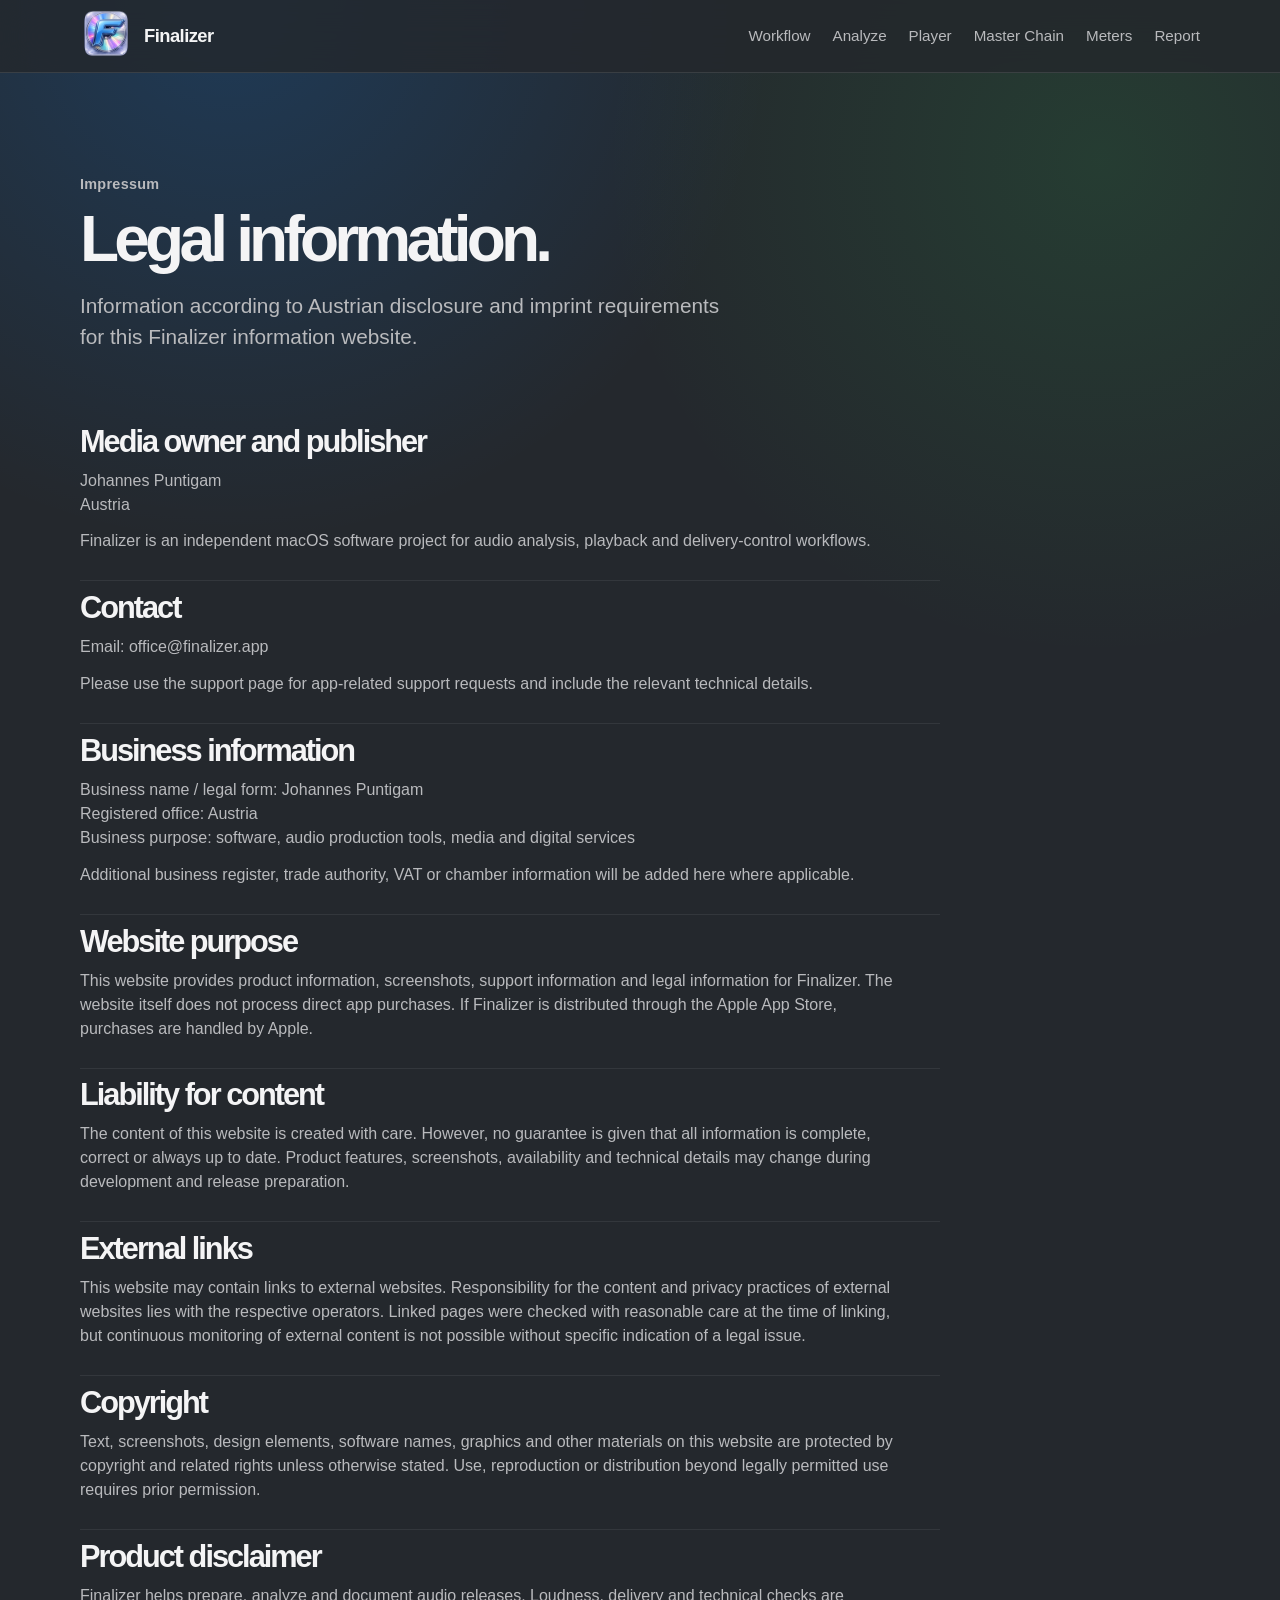
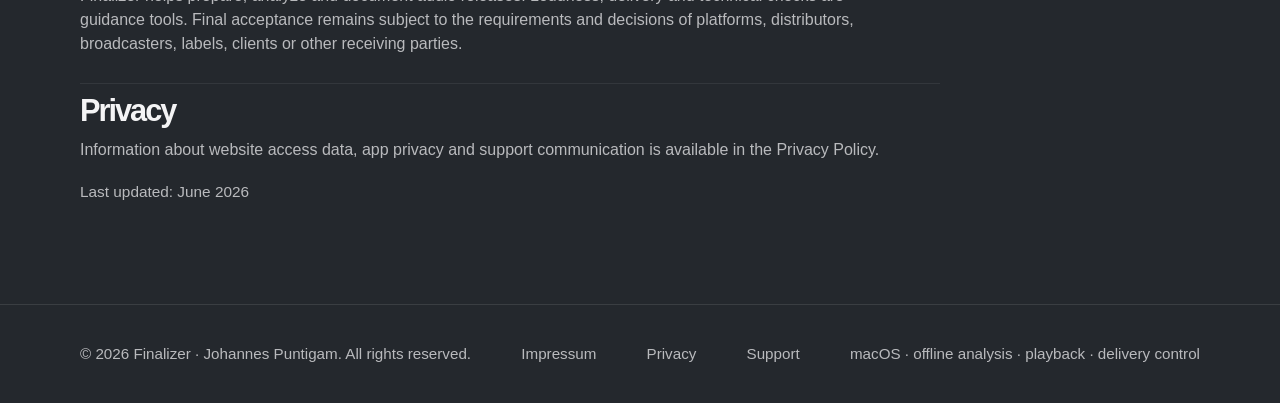
==== sites/impressum.html @ 40477eff "root" ====
<!doctype html>
<html lang="en">
<head>
  <meta charset="utf-8" />
  <meta name="viewport" content="width=device-width, initial-scale=1" />
  <title>Impressum · Finalizer</title>
  <meta
    name="description"
    content="Impressum and legal information for the Finalizer website."
  />
  <link rel="icon" type="image/png" sizes="32x32" href="../assets/icon/icon_32x32.png?v=4" />
  <link rel="apple-touch-icon" sizes="180x180" href="../assets/icon/icon_180x180.png?v=4" />
  <link rel="stylesheet" href="../style.css" />
</head>
<body>
  <header class="site-header">
    <div class="wrap nav">
      <a class="brand" href="../index.html" aria-label="Finalizer home">
        <img class="brand-icon" src="../assets/icon/icon_128x128.png" alt="" />
        <span>Finalizer</span>
      </a>

      <nav class="nav-links" aria-label="Main navigation">
        <a href="../index.html#workflow">Workflow</a>
        <a href="../index.html#analysis">Analyze</a>
        <a href="../index.html#player">Player</a>
        <a href="../index.html#masterchain">Master Chain</a>
        <a href="../index.html#meters">Meters</a>
        <a href="../index.html#report">Report</a>
      </nav>
    </div>
  </header>

  <main>
    <section class="section hero">
      <div class="wrap focus-scene legal-page">
        <div class="section-head">
          <p class="section-label">Impressum</p>
          <h1>Legal information.</h1>
          <p class="lead">
            Information according to Austrian disclosure and imprint requirements for this Finalizer information website.
          </p>
        </div>

        <div class="legal-content">
          <section>
            <h2>Media owner and publisher</h2>
            <p>
              Johannes Puntigam<br />
              Austria
            </p>
            <p>
              Finalizer is an independent macOS software project for audio analysis, playback and delivery-control workflows.
            </p>
          </section>

          <section>
            <h2>Contact</h2>
            <p>
              Email: <a href="mailto:support@finalizer.app">office@finalizer.app</a>
            </p>
            <p>
              Please use the support page for app-related support requests and include the relevant technical details.
            </p>
          </section>

          <section>
            <h2>Business information</h2>
            <p>
              Business name / legal form: Johannes Puntigam<br />
              Registered office: Austria<br />
              Business purpose: software, audio production tools, media and digital services
            </p>
            <p>
              Additional business register, trade authority, VAT or chamber information will be added here where applicable.
            </p>
          </section>

          <section>
            <h2>Website purpose</h2>
            <p>
              This website provides product information, screenshots, support information and legal information for Finalizer. The website itself does not process direct app purchases. If Finalizer is distributed through the Apple App Store, purchases are handled by Apple.
            </p>
          </section>

          <section>
            <h2>Liability for content</h2>
            <p>
              The content of this website is created with care. However, no guarantee is given that all information is complete, correct or always up to date. Product features, screenshots, availability and technical details may change during development and release preparation.
            </p>
          </section>

          <section>
            <h2>External links</h2>
            <p>
              This website may contain links to external websites. Responsibility for the content and privacy practices of external websites lies with the respective operators. Linked pages were checked with reasonable care at the time of linking, but continuous monitoring of external content is not possible without specific indication of a legal issue.
            </p>
          </section>

          <section>
            <h2>Copyright</h2>
            <p>
              Text, screenshots, design elements, software names, graphics and other materials on this website are protected by copyright and related rights unless otherwise stated. Use, reproduction or distribution beyond legally permitted use requires prior permission.
            </p>
          </section>

          <section>
            <h2>Product disclaimer</h2>
            <p>
              Finalizer helps prepare, analyze and document audio releases. Loudness, delivery and technical checks are guidance tools. Final acceptance remains subject to the requirements and decisions of platforms, distributors, broadcasters, labels, clients or other receiving parties.
            </p>
          </section>

          <section>
            <h2>Privacy</h2>
            <p>
              Information about website access data, app privacy and support communication is available in the <a href="privacy.html">Privacy Policy</a>.
            </p>
            <p class="small-note">Last updated: June 2026</p>
          </section>
        </div>
      </div>
    </section>
  </main>

  <footer class="site-footer">
    <div class="wrap footer-row">
      <span>© 2026 Finalizer · Johannes Puntigam. All rights reserved.</span>
      <span><a href="impressum.html">Impressum</a></span>
      <span><a href="privacy.html">Privacy</a></span>
      <span><a href="support.html">Support</a></span>
      <span>macOS · offline analysis · playback · delivery control</span>
    </div>
  </footer>
</body>
</html>
---- style.css ----
/* Cleaned-up CSS */
:root {
  --bg: #24282d;
  --bg-soft: #2b2f34;
  --card: #343638;
  --card-soft: #3f3f40;
  --pill: #4a4a4b;
  --text: #f4f4f5;
  --muted: #b9babd;
  --line: rgba(255, 255, 255, 0.10);

  --blue: #0a84ff;
  --green: #30d158;
  --orange: #ff8a22;

  --shadow: 0 20px 56px rgba(0, 0, 0, 0.26);
  --radius: 22px;
  --radius-small: 14px;
  --max: 1120px;
  --nav-height: 72px;
  --scene-pad: clamp(34px, 5.2svh, 62px);
  --scene-gap: clamp(28px, 4vw, 54px);
  --sheet-height: calc(100svh - var(--nav-height) - (var(--scene-pad) * 2));
  --copy-max: 520px;
  --shot-max: 640px;
}

html[data-theme="light"] {
  --bg: #f5f6f8;
  --bg-soft: #eceef1;
  --card: #ffffff;
  --card-soft: #eef0f2;
  --pill: #e1e3e6;
  --text: #282a2f;
  --muted: #7a7d84;
  --line: rgba(0, 0, 0, 0.08);
  --shadow: 0 18px 48px rgba(20, 24, 30, 0.10);
}

* {
  box-sizing: border-box;
}

html {
  scroll-behavior: smooth;
}

body {
  margin: 0;
  font-family:
    -apple-system,
    BlinkMacSystemFont,
    "SF Pro Display",
    "Segoe UI",
    sans-serif;
  color: var(--text);
  line-height: 1.5;
  background:
    radial-gradient(circle at 18% 0%, rgba(10, 132, 255, 0.20), transparent 34rem),
    radial-gradient(circle at 86% 8%, rgba(48, 209, 88, 0.12), transparent 31rem),
    var(--bg);
}

img {
  display: block;
  max-width: 100%;
}

a {
  color: inherit;
  text-decoration: none;
}

.wrap {
  width: min(var(--max), calc(100% - 40px));
  margin-inline: auto;
}

/* Header */

.site-header {
  position: sticky;
  top: 0;
  z-index: 20;
  border-bottom: 1px solid var(--line);
  background: color-mix(in srgb, var(--bg) 82%, transparent);
  backdrop-filter: blur(22px);
}

.nav {
  min-height: var(--nav-height);
  display: flex;
  align-items: center;
  justify-content: space-between;
  gap: 24px;
}

.brand {
  display: inline-flex;
  align-items: center;
  gap: 12px;
  font-size: 1.15rem;
  font-weight: 800;
  letter-spacing: -0.03em;
}

.brand-icon {
  width: 52px;
  height: 52px;

}

.nav-links {
  display: flex;
  align-items: center;
  gap: 22px;
  color: var(--muted);
  font-size: 0.95rem;
}

.nav-links a:hover {
  color: var(--text);
}

.theme-toggle {
  width: 42px;
  height: 42px;
  border: 1px solid var(--line);
  border-radius: 999px;
  background: var(--card-soft);
  color: var(--text);
  cursor: pointer;
  font-size: 1rem;
}

/* Type */

h1,
h2,
h3,
p,
figure {
  margin-top: 0;
}

h1 {
  margin-bottom: clamp(16px, 2.4svh, 26px);
  font-size: clamp(3.1rem, 6.1vw, 5.9rem);
  line-height: 0.92;
  letter-spacing: -0.075em;
}

h2 {
  margin-bottom: clamp(9px, 1.4svh, 15px);
  font-size: clamp(1.95rem, 3.45vw, 3.35rem);
  line-height: 1;
  letter-spacing: -0.065em;
}

h3 {
  margin-bottom: 8px;
  font-size: 1.1rem;
  letter-spacing: -0.035em;
}

p {
  margin-bottom: 1em;
}

.lead,
.section-head p,
.scene-copy p,
.story-panel p,
.outcome-card p,
.report-outcome p,
.feature-card p,
.price-card p,
.cta-card p {
  color: var(--muted);
}

.lead {
  max-width: 660px;
  font-size: clamp(1.08rem, 1.9vw, 1.3rem);
}

.lead strong {
  color: var(--text);
}

.eyebrow,
.section-label {
  margin: 0 0 clamp(10px, 1.6svh, 16px);
  color: var(--muted);
  font-size: 0.9rem;
  font-weight: 800;
  letter-spacing: 0.02em;
}

.eyebrow {
  display: inline-flex;
  align-items: center;
  gap: 10px;
  padding: 9px 13px;
  border: 1px solid var(--line);
  border-radius: 999px;
  background: color-mix(in srgb, var(--card) 70%, transparent);
}

.status-dot {
  width: 10px;
  height: 10px;
  border-radius: 999px;
  background: var(--green);
  box-shadow: 0 0 18px rgba(48, 209, 88, 0.55);
}

.section-head {
  max-width: 760px;
  margin-bottom: clamp(14px, 2.2svh, 28px);
}

.section-head.center {
  margin-inline: auto;
  text-align: center;
}

/* Buttons */

.hero-actions {
  display: flex;
  flex-wrap: wrap;
  gap: 14px;
  margin-top: clamp(20px, 3svh, 32px);
}

.button {
  min-height: 48px;
  display: inline-flex;
  align-items: center;
  justify-content: center;
  padding-inline: 18px;
  border: 1px solid var(--line);
  border-radius: 15px;
  font-weight: 800;
  transition:
    transform 160ms ease,
    background 160ms ease,
    border-color 160ms ease;
}

.button:hover {
  transform: translateY(-1px);
}

.button.primary {
  color: #fff;
  background: var(--blue);
  border-color: color-mix(in srgb, var(--blue) 80%, white);
}

.button.secondary {
  background: var(--card-soft);
}

.small-note {
  margin: clamp(14px, 2svh, 22px) 0 0;
  color: var(--muted);
  font-size: 0.96rem;
}

/* Sheet system */

.section,
.hero {
  padding-block: var(--scene-pad);
}

.scene,
.hero {
  min-height: calc(100svh - var(--nav-height));
  display: flex;
  align-items: center;
  overflow: hidden;
}

.scene > .wrap,
.hero > .wrap {
  min-height: var(--sheet-height);
  max-height: var(--sheet-height);
}

.section.alt {
  border-block: 1px solid var(--line);
  background: color-mix(in srgb, var(--card) 28%, transparent);
}

.hero-grid,
.split-scene {
  min-height: var(--sheet-height);
  display: grid;
  grid-template-columns: minmax(0, 0.9fr) minmax(0, 1.1fr);
  gap: var(--scene-gap);
  align-items: center;
}

.hero-copy,
.scene-copy {
  position: relative;
  z-index: 2;
  max-width: var(--copy-max);
}

.focus-scene,
.carousel-scene,
.outcome-scene,
.pricing-scene,
.paired-story {
  min-height: var(--sheet-height);
  display: grid;
  align-content: center;
  gap: clamp(12px, 1.8svh, 22px);
}

/* Scene reveal */

.scene.scene-reveal > .wrap {
  opacity: 0.38;
  transform: translateY(18px) scale(0.992);
  filter: saturate(0.88);
  transition:
    opacity 620ms cubic-bezier(0.22, 1, 0.36, 1),
    transform 620ms cubic-bezier(0.22, 1, 0.36, 1),
    filter 620ms cubic-bezier(0.22, 1, 0.36, 1);
  will-change: opacity, transform, filter;
}

.scene.scene-reveal.is-visible > .wrap {
  opacity: 1;
  transform: none;
  filter: none;
}

.scene.scene-reveal .scene-copy,
.scene.scene-reveal .section-head,
.scene.scene-reveal .story-panel {
  transition: transform 700ms cubic-bezier(0.22, 1, 0.36, 1);
}

.scene.scene-reveal:not(.is-visible) .scene-copy,
.scene.scene-reveal:not(.is-visible) .section-head,
.scene.scene-reveal:not(.is-visible) .story-panel {
  transform: translateY(8px);
}

.scene.scene-reveal .large-screenshot,
.scene.scene-reveal .hero-screenshot,
.scene.scene-reveal .screenshot-carousel,
.scene.scene-reveal .workflow-showcase,
.scene.scene-reveal .story-shot {
  transition:
    opacity 760ms cubic-bezier(0.22, 1, 0.36, 1),
    transform 760ms cubic-bezier(0.22, 1, 0.36, 1);
  transition-delay: 70ms;
}

.scene.scene-reveal:not(.is-visible) .large-screenshot,
.scene.scene-reveal:not(.is-visible) .hero-screenshot,
.scene.scene-reveal:not(.is-visible) .screenshot-carousel,
.scene.scene-reveal:not(.is-visible) .workflow-showcase,
.scene.scene-reveal:not(.is-visible) .story-shot {
  opacity: 0.78;
  transform: translateY(14px) scale(0.99);
}

/* Hero screenshots */

.hero-visual {
  display: flex;
  justify-content: center;
}

.workflow-showcase {
  width: min(100%, 640px);
  min-height: clamp(300px, 42svh, 430px);
  position: relative;
}

.workflow-shot {
  margin: 0;
  border: 1px solid var(--line);
  background:
    linear-gradient(180deg, rgba(255, 255, 255, 0.08), transparent),
    var(--card);
  box-shadow: var(--shadow);
}

.workflow-shot img {
  width: 100%;
  border: 1px solid var(--line);
  background: var(--bg-soft);
}

.workflow-shot figcaption {
  padding: 10px 8px 2px;
  color: var(--muted);
  font-size: 0.82rem;
  font-weight: 900;
  text-align: center;
}

.project-shot {
  width: 540px;
  padding: 10px;
  border-radius: 26px;
  position: absolute;
  left: 0;
  top: clamp(64px, 10svh, 92px);
  opacity: 0.96;
}

.project-shot img {
  border-radius: 18px;
}

.player-shot {
  width: 270px;
  padding: 10px;
  border-radius: 32px;
  position: absolute;
  right: 0;
  top: 0;
  z-index: 2;
}

.player-shot img {
  border-radius: 24px;
}

/* Cards and rows */

.feature-grid,
.outcome-grid,
.report-outcomes,
.price-grid {
  display: grid;
  gap: clamp(12px, 1.8svh, 18px);
}

.feature-grid,
.outcome-grid {
  grid-template-columns: repeat(3, 1fr);
}

.report-outcomes {
  grid-template-columns: repeat(4, 1fr);
}

.price-grid {
  grid-template-columns: 0.8fr 1.2fr;
}

.feature-card,
.price-card,
.cta-card,
.outcome-card,
.report-outcome {
  padding: clamp(14px, 1.9svh, 22px);
  border: 1px solid color-mix(in srgb, var(--line) 72%, transparent);
  border-radius: var(--radius-small);
  background: color-mix(in srgb, var(--card) 86%, transparent);
  box-shadow: 0 8px 22px rgba(0, 0, 0, 0.055);
}

.outcome-card span,
.report-outcome span,
.scene-step span {
  min-width: 34px;
  height: 34px;
  display: inline-flex;
  align-items: center;
  justify-content: center;
  padding-inline: 9px;
  border-radius: 999px;
  background: color-mix(in srgb, var(--blue) 12%, transparent);
  color: var(--blue);
  font-weight: 900;
  margin-bottom: 10px;
}

.scene-steps {
  display: grid;
  gap: 0;
  margin-top: clamp(14px, 2svh, 24px);
  border-top: 1px solid color-mix(in srgb, var(--line) 70%, transparent);
}

.scene-step {
  padding: clamp(10px, 1.25svh, 14px) 0;
  display: grid;
  grid-template-columns: 42px 1fr;
  gap: 12px;
  align-items: start;
  border-bottom: 1px solid color-mix(in srgb, var(--line) 70%, transparent);
}

.scene-step h3 {
  margin-bottom: 2px;
  font-size: 1.04rem;
}

.scene-step p {
  margin-bottom: 0;
  font-size: 0.94rem;
  line-height: 1.38;
}

.scene-step span {
  margin-bottom: 0;
  align-self: start;
}

/* Screenshot surfaces */

.inside-image {
  min-height: 230px;
  padding: clamp(8px, 1.2svh, 14px);
  display: flex;
  align-items: center;
  justify-content: center;
  background:
    radial-gradient(circle at 70% 0%, rgba(48, 209, 88, 0.08), transparent 18rem),
    color-mix(in srgb, var(--card-soft) 42%, transparent);
}

.inside-image img {
  width: auto;
  max-height: 420px;
  object-fit: contain;
  border-radius: 16px;
  filter: drop-shadow(0 16px 24px rgba(0, 0, 0, 0.14));
}

.large-screenshot,
.hero-screenshot,
.carousel-shot,
.story-shot {
  margin: 0;
  border: 1px solid color-mix(in srgb, var(--line) 72%, transparent);
  border-radius: var(--radius);
  background: color-mix(in srgb, var(--card) 82%, transparent);
  box-shadow: var(--shadow);
  overflow: hidden;
}

.large-screenshot,
.hero-screenshot {
  width: min(100%, var(--shot-max));
  justify-self: center;
}

.large-screenshot figcaption,
.hero-screenshot figcaption,
.carousel-shot > figcaption,
.story-shot figcaption {
  padding: 8px 14px 10px;
  color: var(--muted);
  font-size: 0.9rem;
}

.hero-screenshot .inside-image {
  min-height: clamp(260px, 38svh, 410px);
}

.hero-screenshot .inside-image img {
  width: min(100%, 820px);
  max-height: min(42svh, 460px);
}

.large-screenshot .inside-image {
  min-height: clamp(220px, 32svh, 350px);
}

.large-screenshot .inside-image img {
  width: min(100%, 720px);
  max-height: min(35svh, 380px);
}

/* Carousel sheets */

.carousel-scene .section-head {
  margin-bottom: 0;
}

.carousel-scene .section-head p {
  max-width: 680px;
  margin-bottom: 0;
}

.screenshot-carousel {
  display: grid;
  gap: clamp(10px, 1.5svh, 16px);
}

.carousel-track {
  position: relative;
  min-height: clamp(300px, 42svh, 460px);
}

.carousel-slide {
  opacity: 0;
  pointer-events: none;
  position: absolute;
  inset: 0;
  transform: translateY(12px) scale(0.985);
  transition:
    opacity 240ms ease,
    transform 240ms ease;
}

.carousel-slide.is-active {
  opacity: 1;
  pointer-events: auto;
  position: relative;
  transform: none;
}

.carousel-shot .inside-image {
  min-height: clamp(230px, 34svh, 360px);
}

.carousel-shot .inside-image img {
  width: min(100%, 660px);
  max-height: min(34svh, 360px);
}
.carousel-shot .inside-image img[src*="playeremb-light"] {
  width: min(100%, 420px);
  max-height: min(30svh, 300px);
}
.carousel-shot > figcaption {
  display: grid;
  gap: 4px;
}

.carousel-shot > figcaption strong {
  color: var(--text);
  font-size: 1.08rem;
}

.screenshot-carousel.compact .carousel-track {
  min-height: clamp(260px, 36svh, 390px);
}

.screenshot-carousel.compact .carousel-shot .inside-image {
  min-height: clamp(210px, 28svh, 300px);
}

.screenshot-carousel.compact .carousel-shot .inside-image img {
  width: min(100%, 520px);
  max-height: min(28svh, 300px);
}

.carousel-dots,
.story-dots {
  display: flex;
  justify-content: center;
  align-items: center;
  gap: 10px;
}

.carousel-dot,
.story-dot {
  width: 9px;
  height: 9px;
  padding: 0;
  border: 0;
  border-radius: 999px;
  background: color-mix(in srgb, var(--muted) 42%, transparent);
  cursor: pointer;
}

.carousel-dot.is-active,
.story-dot.is-active {
  width: 28px;
  background: var(--blue);
}

/* Paired story */

.masterchain-story {
  align-items: stretch;
}

.paired-story {
  padding-block: 0;
}

.story-pair {
  min-height: var(--sheet-height);
  display: none;
  grid-template-columns: 0.92fr 1.08fr;
  gap: clamp(34px, 4vw, 54px);
  align-items: center;
}

.story-pair.is-active {
  display: grid;
}

.story-panel {
  min-height: auto;
  display: flex;
  flex-direction: column;
  justify-content: center;
}

.story-panel p:last-child {
  margin-bottom: 0;
}

.story-shot {
  display: block;
  position: relative;
  top: auto;
  align-self: center;
  opacity: 0;
  transform: translateY(8px) scale(0.985);
  transition:
    opacity 220ms ease,
    transform 220ms ease;
}

.story-pair.is-active .story-shot,
.story-shot.is-active {
  opacity: 1;
  transform: none;
}

.story-shot .inside-image {
  min-height: clamp(260px, 38svh, 390px);
}

.story-shot .inside-image img {
  width: min(100%, 700px);
  max-height: min(40svh, 420px);
}

.story-shot .inside-image-tall img {
  max-height: min(44svh, 460px);
}

.story-dots {
  position: sticky;
  bottom: 24px;
  z-index: 2;
  width: fit-content;
  margin: -34px auto 0;
  padding: 10px 14px;
  border: 1px solid var(--line);
  border-radius: 999px;
  background: color-mix(in srgb, var(--bg) 76%, transparent);
  backdrop-filter: blur(18px);
}

/* Meters */

.meter-pair {
  min-height: clamp(210px, 28svh, 300px);
  display: flex;
  align-items: center;
  justify-content: center;
  position: relative;
  background:
    radial-gradient(circle at 70% 0%, rgba(48, 209, 88, 0.08), transparent 18rem),
    color-mix(in srgb, var(--card-soft) 42%, transparent);
}

.meter-shot {
  margin: 0;
  width: min(190px, 34vw);
  padding: 6px;
  border: 1px solid color-mix(in srgb, var(--line) 72%, transparent);
  border-radius: 20px;
  background:
    linear-gradient(180deg, rgba(255, 255, 255, 0.06), transparent),
    var(--card);
  box-shadow: 0 14px 36px rgba(0, 0, 0, 0.18);
}

.meter-shot img {
  width: 100%;
  border: 1px solid color-mix(in srgb, var(--line) 72%, transparent);
  border-radius: 14px;
  background: var(--bg-soft);
}

.meter-shot figcaption {
  padding: 6px 4px 0;
  color: var(--muted);
  font-size: 0.78rem;
  font-weight: 800;
  text-align: center;
}

.meter-shot-dark {
  transform: translateX(28px) rotate(2deg);
  z-index: 2;
}

.meter-shot-light {
  position: absolute;
  transform: translateX(-108px) translateY(18px) rotate(-3deg);
  z-index: 1;
  opacity: 0.92;
}

/* Pricing / CTA / footer */

.price-card.featured {
  border-color: color-mix(in srgb, var(--blue) 55%, var(--line));
}

.badge {
  display: inline-flex;
  margin-bottom: 18px;
  padding: 7px 11px;
  border-radius: 999px;
  background: color-mix(in srgb, var(--green) 18%, transparent);
  color: var(--green);
  font-size: 0.86rem;
  font-weight: 900;
}

.price {
  margin: 8px 0 12px !important;
  color: var(--text) !important;
  font-size: clamp(2.8rem, 5vw, 3.4rem);
  line-height: 1;
  font-weight: 900;
  letter-spacing: -0.075em;
}

.final-cta {
  margin-top: 12px;
}

.site-footer {
  padding: 38px 0;
  border-top: 1px solid var(--line);
  color: var(--muted);
  font-size: 0.95rem;
}

.footer-row {
  display: flex;
  justify-content: space-between;
  gap: 18px;
  flex-wrap: wrap;
}

/* Screenshot lightbox */

.screenshot-lightbox-trigger {
  cursor: zoom-in;
}

.screenshot-lightbox-trigger:focus-visible {
  outline: 3px solid #0a84ff;
  outline-offset: 4px;
}
/* Legal / document pages */

.hero:has(.legal-page),
.scene:has(.legal-page) {
  min-height: auto;
  overflow: visible;
}

.hero > .wrap.legal-page,
.scene > .wrap.legal-page,
.legal-page {
  min-height: auto;
  max-height: none;
  align-content: start;
  padding-block: clamp(38px, 6svh, 72px);
}

.legal-page .section-head {
  max-width: 840px;
  margin-bottom: clamp(24px, 4svh, 42px);
}

.legal-page h1 {
  font-size: clamp(2.7rem, 5vw, 4.9rem);
}

.legal-content {
  width: min(100%, 860px);
  display: grid;
  gap: clamp(22px, 3svh, 34px);
}

.legal-content section {
  padding-top: clamp(8px, 1.2svh, 14px);
  border-top: 1px solid color-mix(in srgb, var(--line) 70%, transparent);
}

.legal-content section:first-child {
  border-top: 0;
  padding-top: 0;
}

.legal-content h2 {
  margin-bottom: clamp(8px, 1.2svh, 12px);
  font-size: clamp(1.45rem, 2.4vw, 2.2rem);
  line-height: 1.05;
}

.legal-content p {
  max-width: 820px;
  margin-bottom: 0.8em;
  color: var(--muted);
}

.legal-content p:last-child {
  margin-bottom: 0;
}
.screenshot-lightbox {
  width: min(96vw, 1280px);
  max-width: 1280px;
  padding: 0;
  border: 0;
  border-radius: 28px;
  background: transparent;
  color: inherit;
}

.screenshot-lightbox::backdrop {
  background: rgba(0, 0, 0, 0.72);
  backdrop-filter: blur(18px);
}

.screenshot-lightbox-inner {
  overflow: hidden;
  border: 1px solid rgba(255, 255, 255, 0.14);
  border-radius: 28px;
  background: color-mix(in srgb, var(--card) 96%, black);
  box-shadow: 0 32px 120px rgba(0, 0, 0, 0.55);
}

.screenshot-lightbox-bar {
  display: flex;
  align-items: center;
  justify-content: space-between;
  gap: 16px;
  padding: 14px 16px;
  border-bottom: 1px solid var(--line);
}

.screenshot-lightbox-title {
  color: var(--text);
  font-size: 0.95rem;
  font-weight: 800;
}

.screenshot-lightbox-close {
  width: 38px;
  height: 38px;
  border: 1px solid var(--line);
  border-radius: 999px;
  background: var(--card-soft);
  color: var(--text);
  cursor: pointer;
  font: inherit;
  font-size: 1.2rem;
  line-height: 1;
}

.screenshot-lightbox-figure {
  margin: 0;
  padding: 18px;
}

.screenshot-lightbox-image {
  width: 100%;
  max-height: 78vh;
  object-fit: contain;
  border-radius: 18px;
  background: #000;
}

.screenshot-lightbox-caption {
  margin-top: 12px;
  color: var(--muted);
  font-size: 0.95rem;
}

@media (prefers-reduced-motion: reduce) {
  .scene.scene-reveal > .wrap,
  .scene.scene-reveal .scene-copy,
  .scene.scene-reveal .section-head,
  .scene.scene-reveal .story-panel,
  .scene.scene-reveal .large-screenshot,
  .scene.scene-reveal .hero-screenshot,
  .scene.scene-reveal .screenshot-carousel,
  .scene.scene-reveal .workflow-showcase,
  .scene.scene-reveal .story-shot {
    opacity: 1 !important;
    transform: none !important;
    filter: none !important;
    transition: none !important;
  }
}

/* Responsive */

@media (max-height: 760px) and (min-width: 921px) {
  :root {
    --scene-pad: clamp(22px, 3.4svh, 38px);
    --scene-gap: clamp(22px, 3vw, 38px);
  }

  h1 {
    font-size: clamp(2.8rem, 5.2vw, 5rem);
  }

  h2 {
    font-size: clamp(1.75rem, 3vw, 2.75rem);
  }

  .lead,
  .section-head p,
  .scene-copy p,
  .story-panel p {
    font-size: 0.96rem;
  }

  .carousel-track {
    min-height: clamp(250px, 34svh, 360px);
  }

  .carousel-shot .inside-image {
    min-height: clamp(190px, 27svh, 295px);
  }

  .carousel-shot .inside-image img {
    max-height: min(28svh, 300px);
  }

  .screenshot-carousel.compact .carousel-track {
    min-height: clamp(210px, 29svh, 300px);
  }

  .screenshot-carousel.compact .carousel-shot .inside-image,
  .meter-pair {
    min-height: clamp(160px, 22svh, 230px);
  }

  .meter-shot {
    width: min(150px, 28vw);
  }
}

@media (max-width: 1040px) {
  .hero-grid,
  .split-scene,
  .story-pair {
    grid-template-columns: 1fr;
    min-height: auto;
    gap: 42px;
  }

  .hero-visual {
    justify-content: flex-start;
  }

  .workflow-showcase {
    width: min(100%, 700px);
  }

  .story-panel {
    padding-top: 18px;
  }
}

@media (max-width: 920px) {
  .nav-links {
    display: none;
  }

  .scene,
  .hero {
    min-height: auto;
    overflow: visible;
  }

  .scene > .wrap,
  .hero > .wrap {
    min-height: auto;
    max-height: none;
  }

  .scene.scene-reveal > .wrap {
    opacity: 1;
    transform: none;
    filter: none;
  }

  .hero {
    padding-top: 64px;
  }

  .feature-grid,
  .outcome-grid,
  .report-outcomes,
  .price-grid {
    grid-template-columns: 1fr;
  }

  .section-head.center {
    text-align: left;
  }

  .hero-screenshot .inside-image,
  .large-screenshot .inside-image,
  .carousel-shot .inside-image,
  .story-shot .inside-image,
  .meter-pair {
    min-height: auto;
  }

  .hero-screenshot .inside-image img,
  .large-screenshot .inside-image img,
  .carousel-shot .inside-image img,
  .story-shot .inside-image img {
    width: min(100%, 720px);
    max-height: 420px;
  }

  .carousel-shot .inside-image img[src*="playeremb-light"] {
    width: min(100%, 420px);
    max-height: 360px;
  }

  .carousel-track,
  .screenshot-carousel.compact .carousel-track {
    min-height: auto;
  }
}

@media (max-width: 720px) {
  .workflow-showcase {
    min-height: auto;
    display: grid;
    gap: 18px;
    justify-items: center;
  }

  .project-shot,
  .player-shot {
    position: relative;
    inset: auto;
    width: min(100%, 440px);
    opacity: 1;
  }

  .player-shot {
    width: min(100%, 300px);
  }

  .meter-pair {
    display: grid;
    gap: 18px;
    justify-items: center;
    padding: 18px;
  }

  .meter-shot,
  .meter-shot-light,
  .meter-shot-dark {
    position: relative;
    width: min(100%, 260px);
    transform: none;
    opacity: 1;
  }
}

@media (max-width: 620px) {
  .wrap {
    width: min(100% - 28px, var(--max));
  }

  .hero,
  .section {
    padding-block: 42px;
  }

  h1 {
    font-size: clamp(3rem, 15vw, 4.8rem);
  }

  .inside-image {
    padding: 14px;
  }

  .hero-screenshot .inside-image img,
  .large-screenshot .inside-image img,
  .carousel-shot .inside-image img,
  .story-shot .inside-image img,
  .screenshot-carousel.compact .carousel-shot .inside-image img {
    width: 100%;
    max-height: 320px;
  }

  .carousel-shot .inside-image img[src*="playeremb-light"] {
    width: min(100%, 360px);
    max-height: 300px;
  }

  .scene-step {
    grid-template-columns: 1fr;
  }

  .paired-story {
    gap: 18px;
  }
}
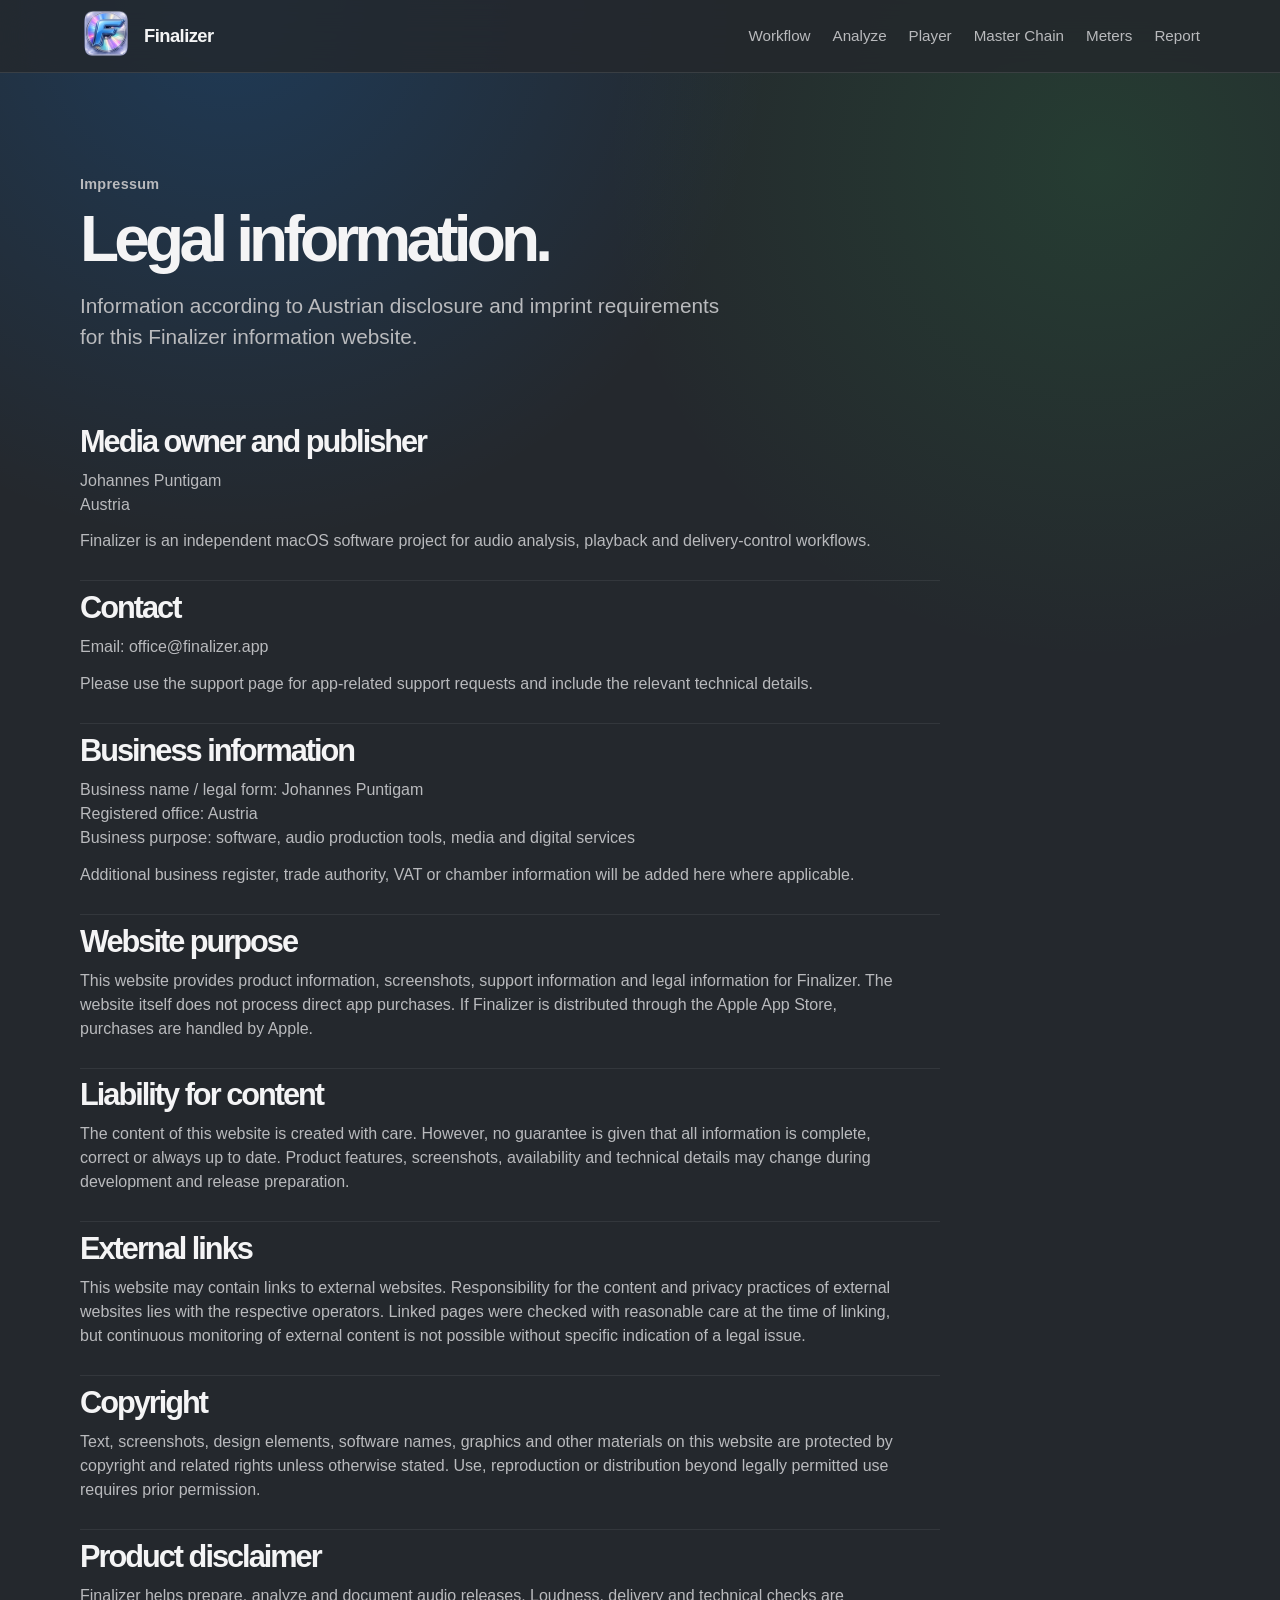
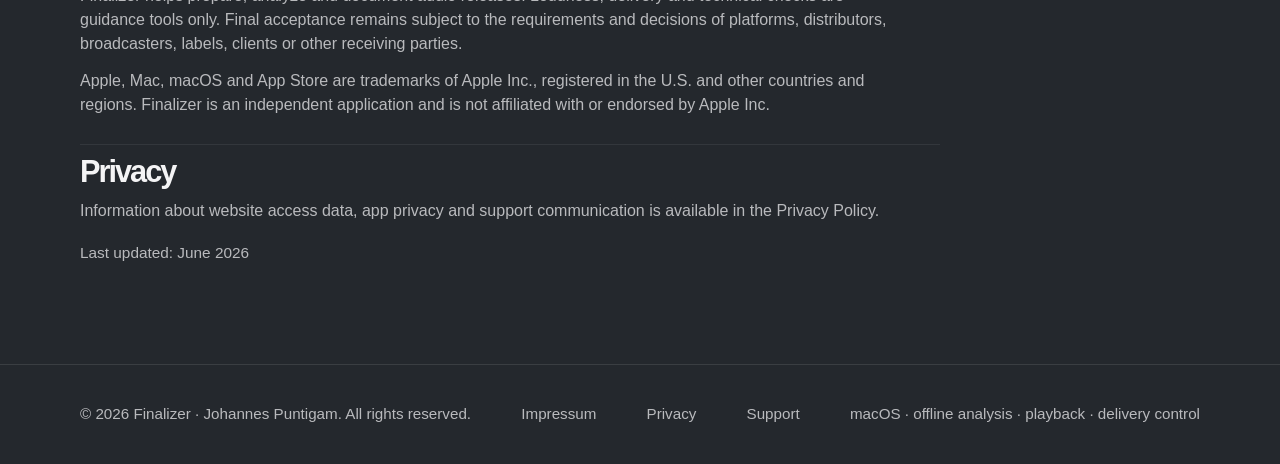
==== commit a7180426: "updated imprerssum" ====
--- a/sites/impressum.html
+++ b/sites/impressum.html
@@ -107,10 +107,13 @@
           </section>
 
           <section>
-            <h2>Product disclaimer</h2>
-            <p>
-              Finalizer helps prepare, analyze and document audio releases. Loudness, delivery and technical checks are guidance tools. Final acceptance remains subject to the requirements and decisions of platforms, distributors, broadcasters, labels, clients or other receiving parties.
-            </p>
+           <h2>Product disclaimer</h2>
+                <p>
+                Finalizer helps prepare, analyze and document audio releases. Loudness, delivery and technical checks are guidance tools only. Final acceptance remains subject to the requirements and decisions of platforms, distributors, broadcasters, labels, clients or other receiving parties.
+                </p>
+                <p>
+                Apple, Mac, macOS and App Store are trademarks of Apple Inc., registered in the U.S. and other countries and regions. Finalizer is an independent application and is not affiliated with or endorsed by Apple Inc.
+                </p>
           </section>
 
           <section>
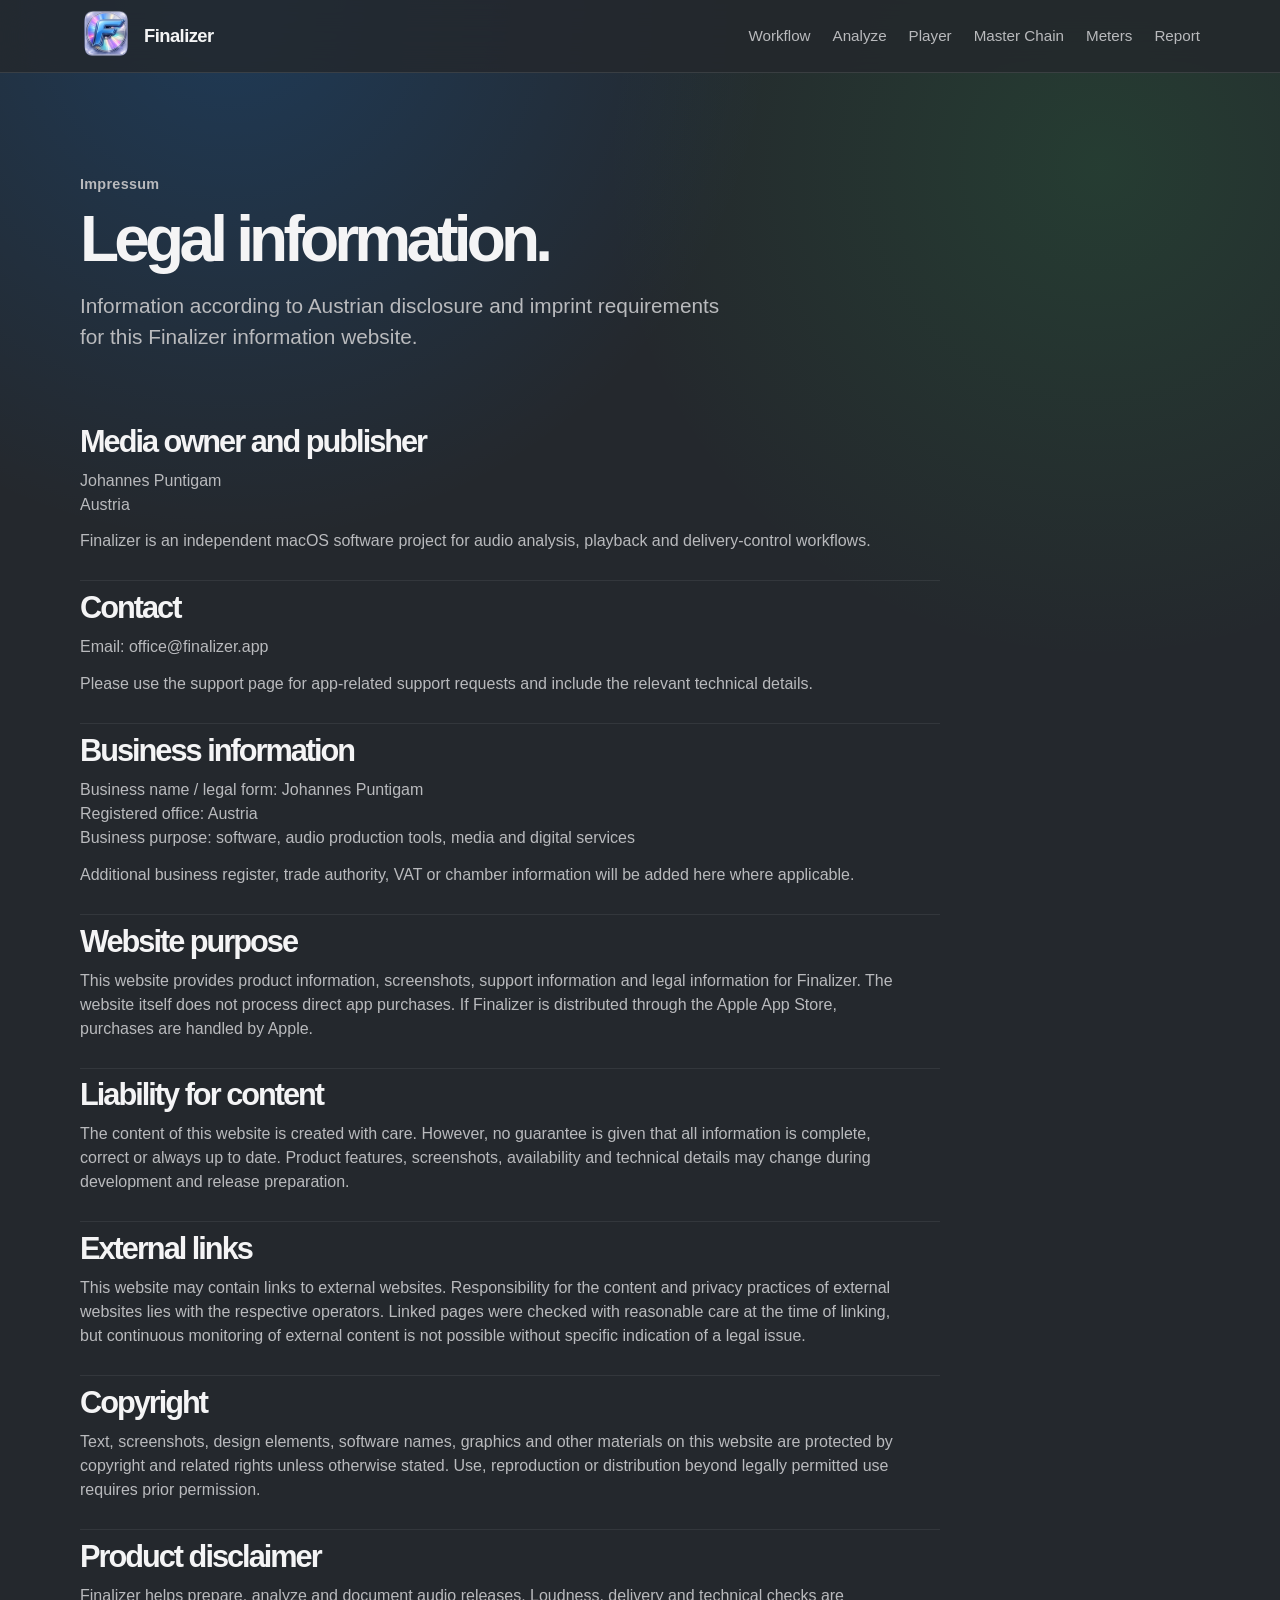
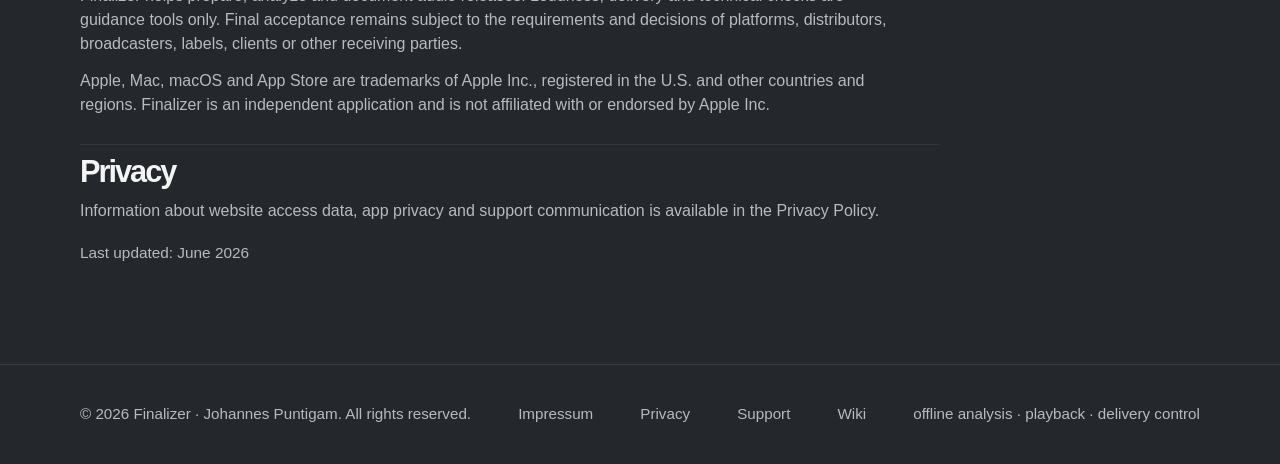
==== commit 29a3fe85: "updated wiki release notes" ====
--- a/sites/impressum.html
+++ b/sites/impressum.html
@@ -134,7 +134,8 @@
       <span><a href="impressum.html">Impressum</a></span>
       <span><a href="privacy.html">Privacy</a></span>
       <span><a href="support.html">Support</a></span>
-      <span>macOS · offline analysis · playback · delivery control</span>
+      <span><a href="wiki.html">Wiki</a> </span>
+      <span> offline analysis · playback · delivery control</span>
     </div>
   </footer>
 </body>
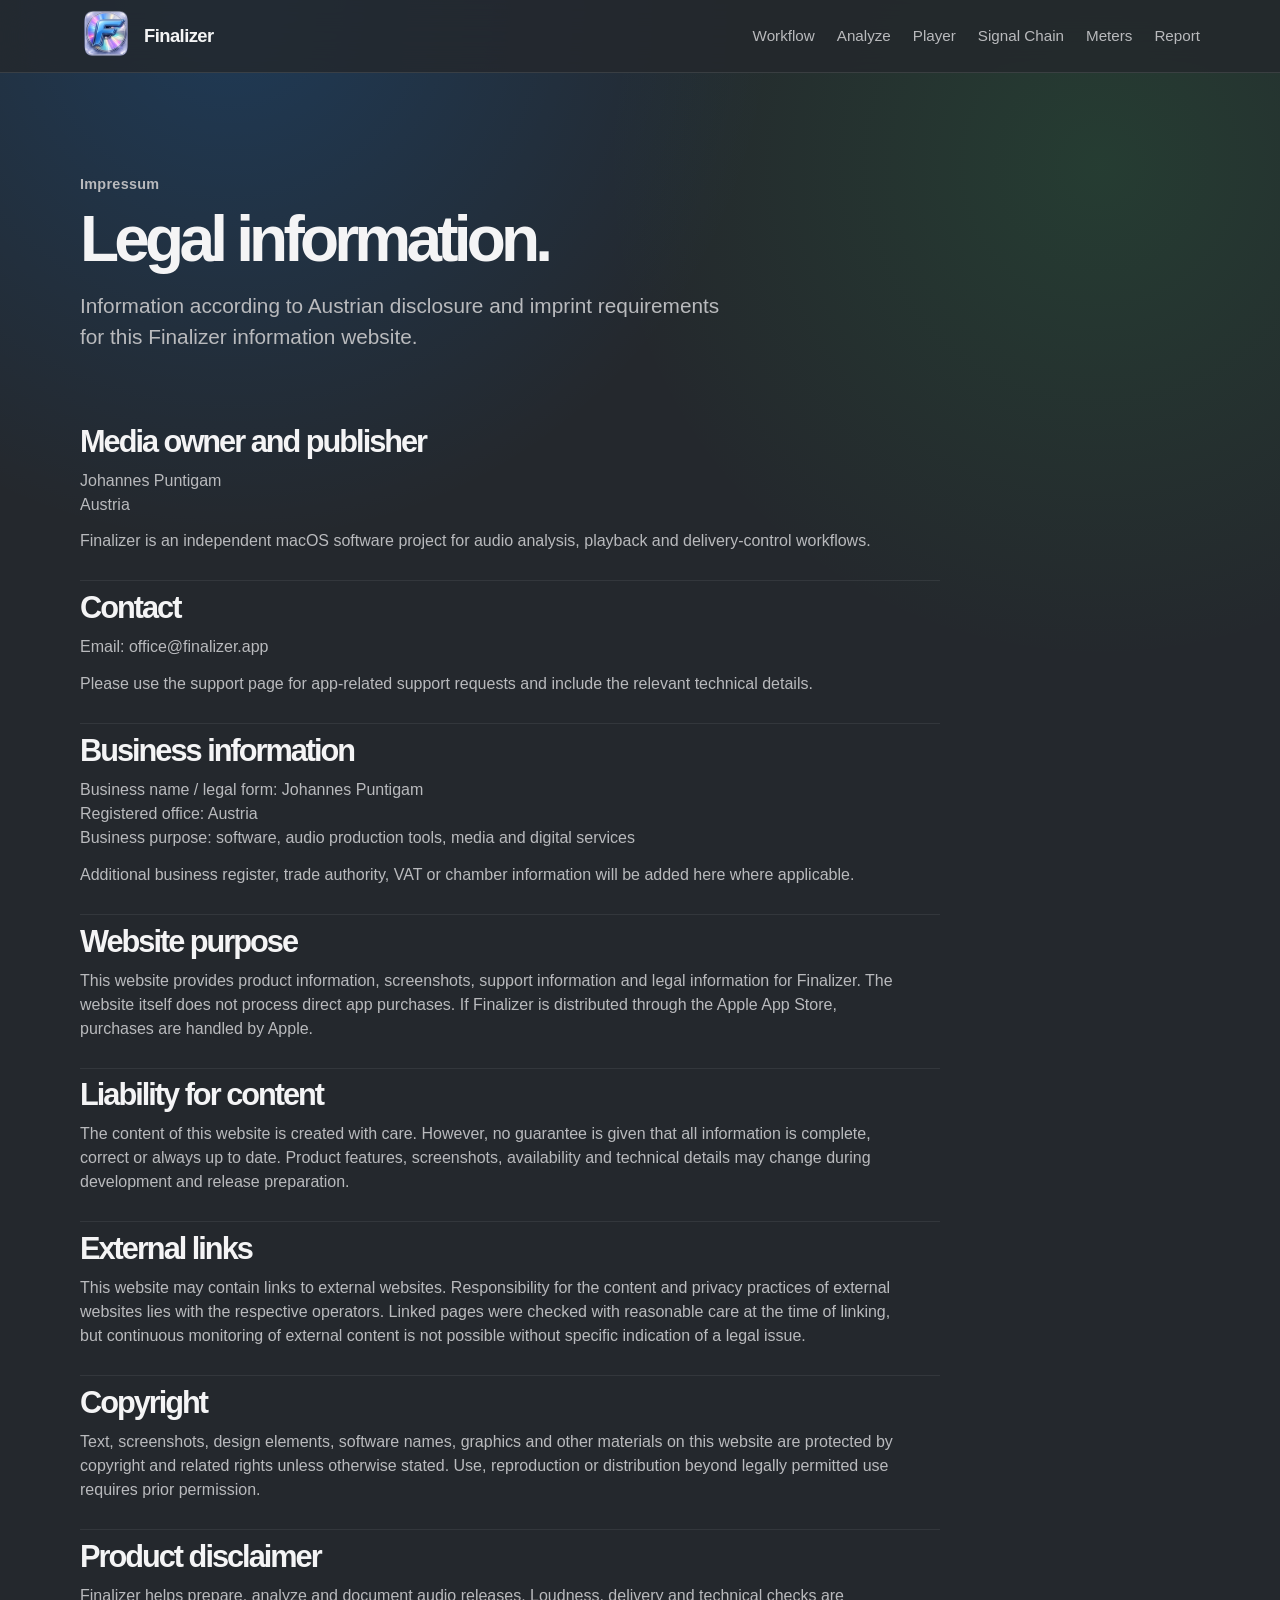
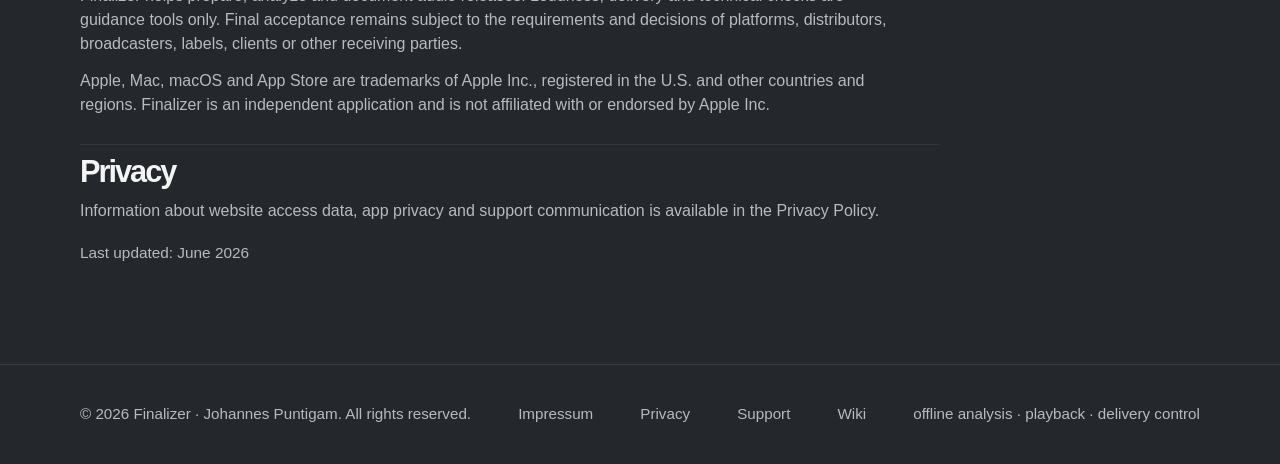
==== commit 0dbb2bf7: "signal chain" ====
--- a/sites/impressum.html
+++ b/sites/impressum.html
@@ -26,7 +26,7 @@
         <a href="../index.html#workflow">Workflow</a>
         <a href="../index.html#analysis">Analyze</a>
         <a href="../index.html#player">Player</a>
-        <a href="../index.html#masterchain">Master Chain</a>
+        <a href="../index.html#masterchain">Signal Chain</a>
         <a href="../index.html#meters">Meters</a>
         <a href="../index.html#report">Report</a>
       </nav>
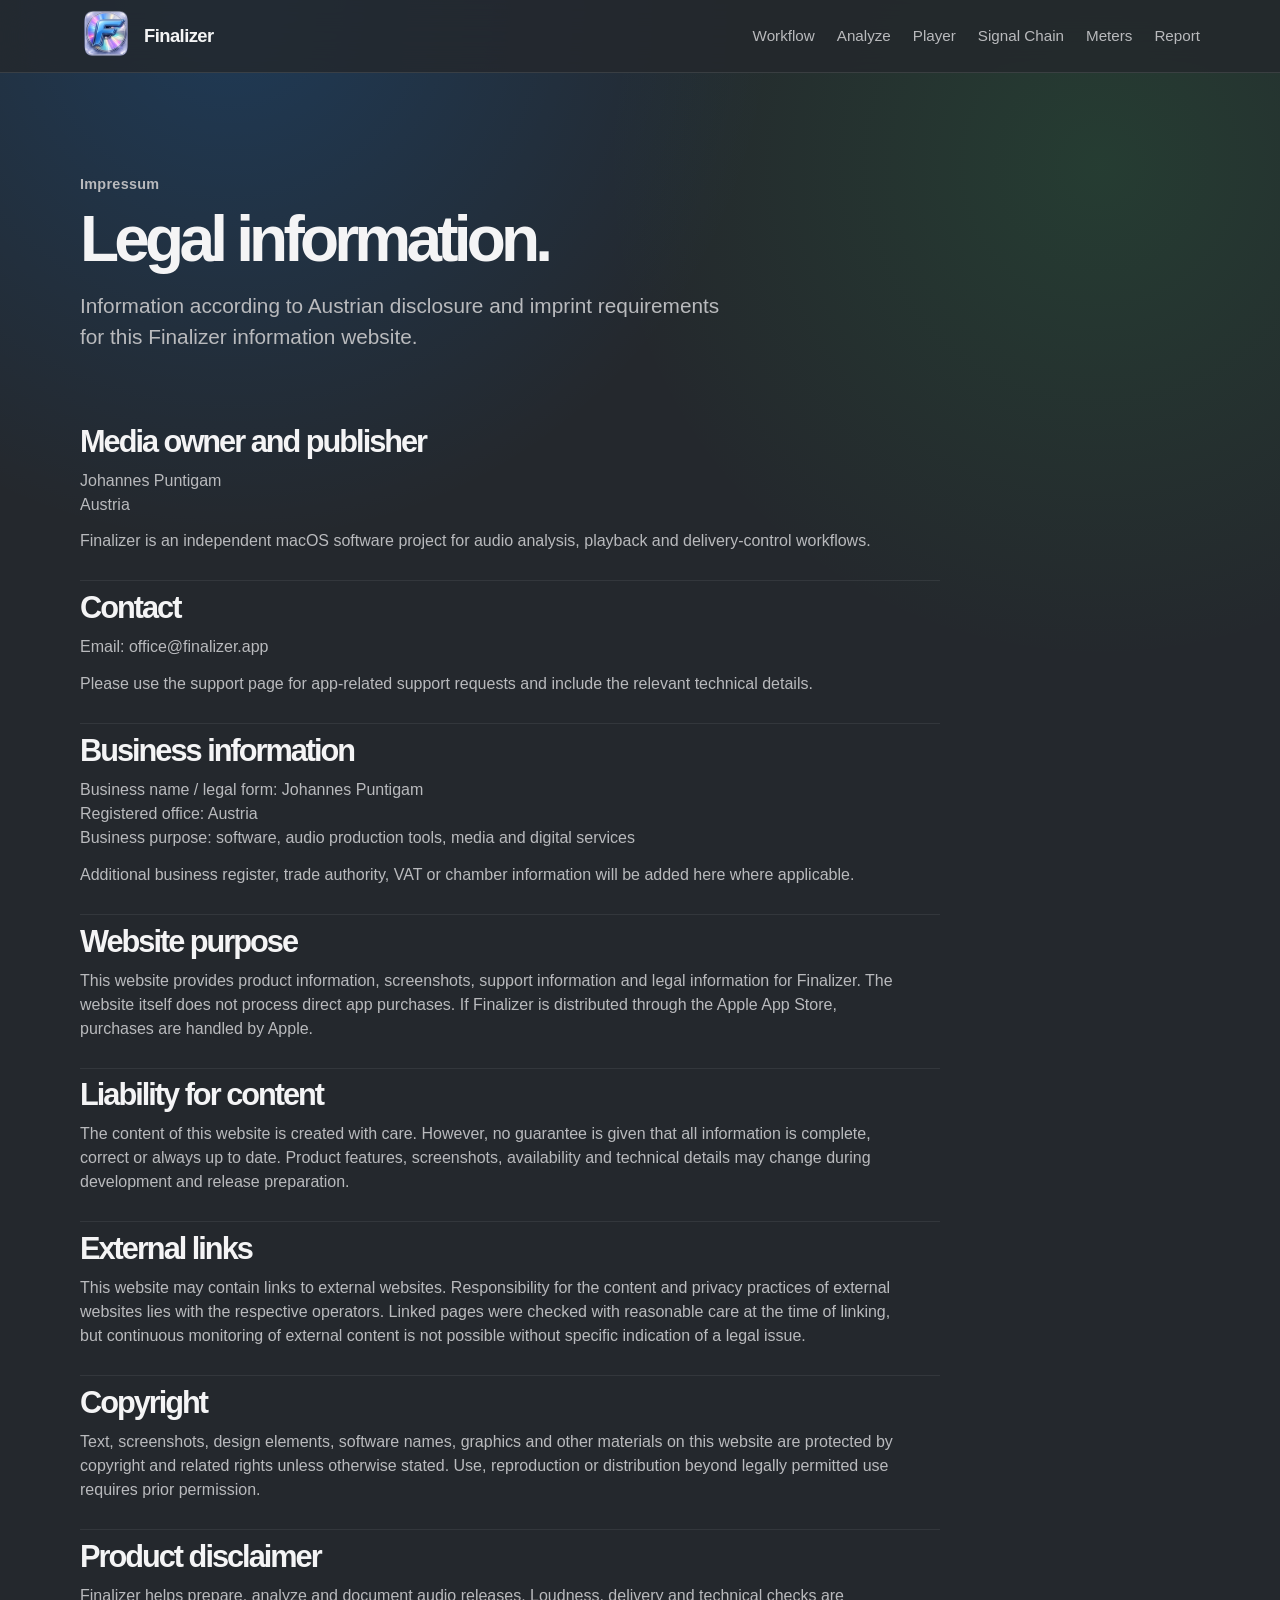
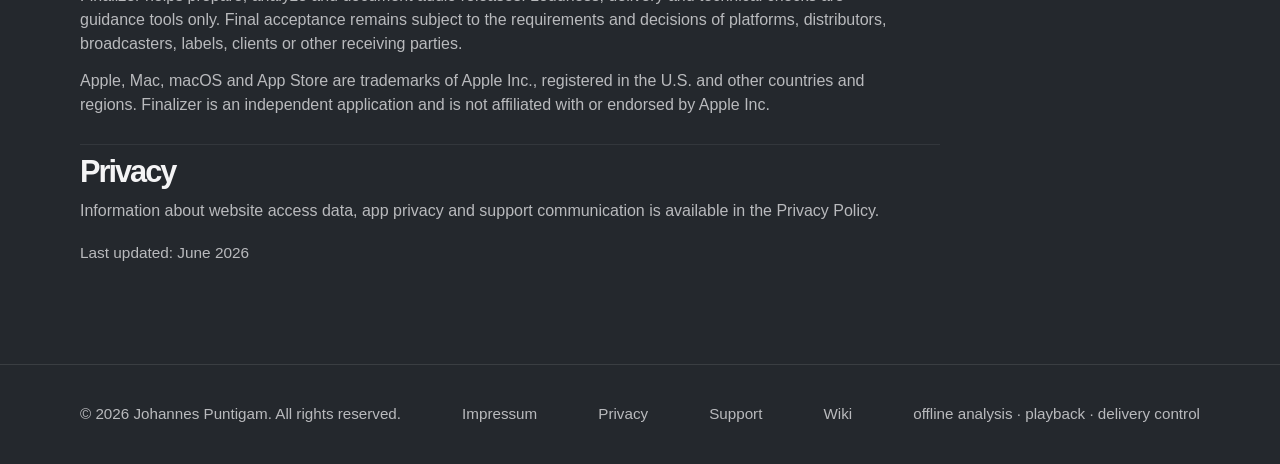
==== commit b82f0881: "updated c" ====
--- a/sites/impressum.html
+++ b/sites/impressum.html
@@ -130,7 +130,7 @@
 
   <footer class="site-footer">
     <div class="wrap footer-row">
-      <span>© 2026 Finalizer · Johannes Puntigam. All rights reserved.</span>
+      <span>© 2026 Johannes Puntigam. All rights reserved.</span>
       <span><a href="impressum.html">Impressum</a></span>
       <span><a href="privacy.html">Privacy</a></span>
       <span><a href="support.html">Support</a></span>
